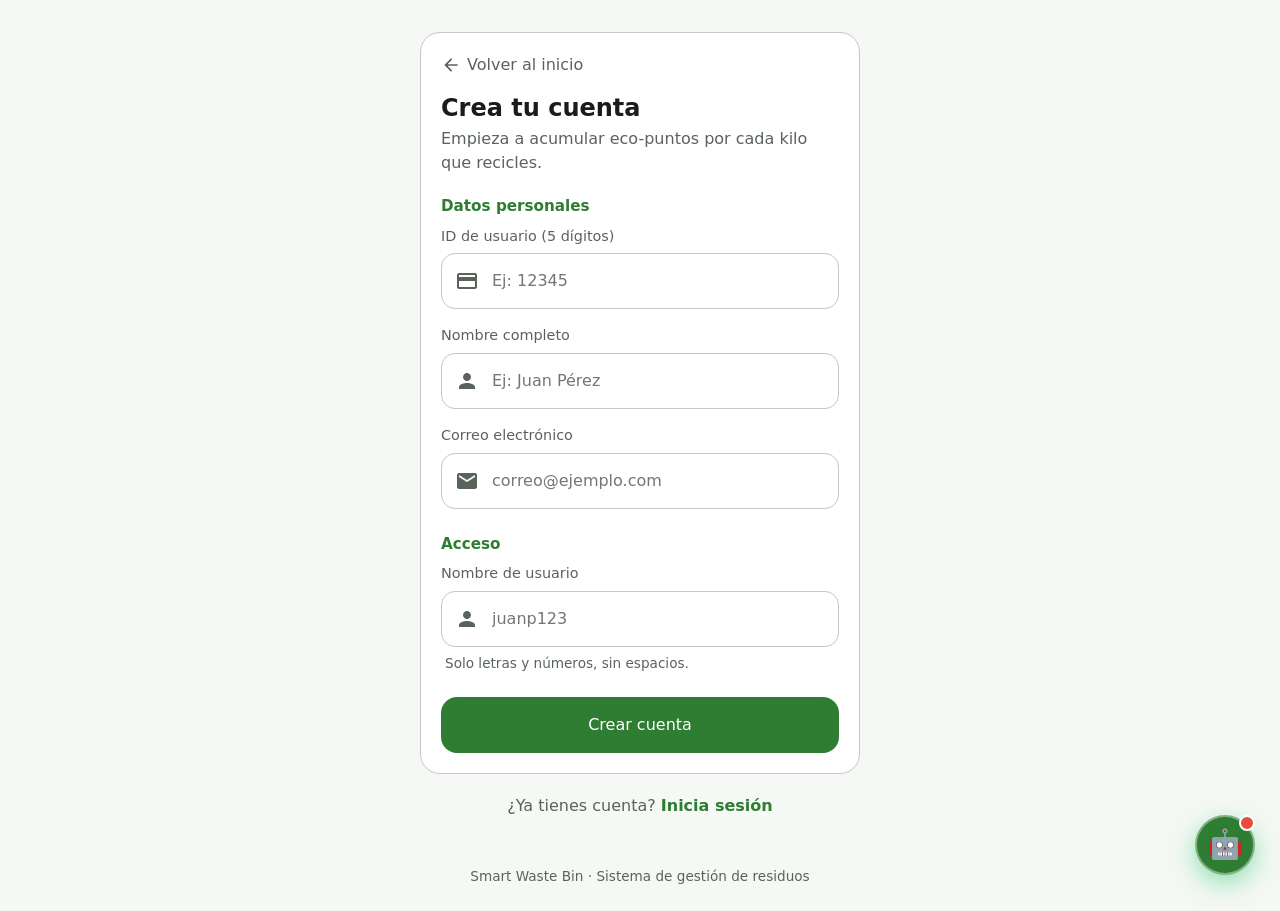
==== paginas/insertar_usuario.html @ 5928051e "Organizar el proyecto web en carpetas (paginas, vistas, acciones, includes, assets, database, docs)" ====
<!DOCTYPE html>
<html lang="es">
<head>
    <meta charset="UTF-8">
    <meta name="viewport" content="width=device-width, initial-scale=1.0">
    <title>Crear cuenta · Smart Waste Bin</title>
    <link rel="stylesheet" href="../assets/css/eco_widgets.css">
    <link rel="stylesheet" href="../assets/css/app.css">
</head>
<body>
    <main class="acceso" style="padding-top:32px">
        <div class="tarjeta">
            <a href="../index.html" class="volver"><svg class="icono icono-sm"><use href="../assets/img/iconos.svg#back"></use></svg> Volver al inicio</a>
            <h2 style="font-size:1.5rem;margin-top:8px">Crea tu cuenta</h2>
            <p class="texto-sec" style="margin:4px 0 20px">Empieza a acumular eco-puntos por cada kilo que recicles.</p>

            <form method="POST" action="../acciones/insertar_usuario.php">
                <div class="paso">Datos personales</div>
                <div class="campo">
                    <label for="id_usuario">ID de usuario (5 dígitos)</label>
                    <div class="entrada">
                        <svg class="icono"><use href="../assets/img/iconos.svg#badge"></use></svg>
                        <input type="text" name="id_usuario" id="id_usuario" placeholder="Ej: 12345" inputmode="numeric" maxlength="5" pattern="[0-9]{5}" title="Debe tener exactamente 5 números" required>
                    </div>
                </div>
                <div class="campo">
                    <label for="nombre_completo">Nombre completo</label>
                    <div class="entrada">
                        <svg class="icono"><use href="../assets/img/iconos.svg#person"></use></svg>
                        <input type="text" name="nombre_completo" id="nombre_completo" placeholder="Ej: Juan Pérez" autocomplete="name" pattern="^[a-zA-ZáéíóúÁÉÍÓÚñÑ\s]+$" title="Solo se permiten letras y espacios" required>
                    </div>
                </div>
                <div class="campo">
                    <label for="correo">Correo electrónico</label>
                    <div class="entrada">
                        <svg class="icono"><use href="../assets/img/iconos.svg#email"></use></svg>
                        <input type="email" name="correo" id="correo" placeholder="correo@ejemplo.com" autocomplete="email" required>
                    </div>
                </div>

                <div class="paso">Acceso</div>
                <div class="campo">
                    <label for="usuario">Nombre de usuario</label>
                    <div class="entrada">
                        <svg class="icono"><use href="../assets/img/iconos.svg#person"></use></svg>
                        <input type="text" name="usuario" id="usuario" placeholder="juanp123" autocomplete="username" pattern="^[a-zA-Z0-9]+$" title="Solo se permiten letras y números (sin espacios)" required>
                    </div>
                    <p class="ayuda">Solo letras y números, sin espacios.</p>
                </div>
                <button type="submit" class="boton bloque" style="margin-top:8px">Crear cuenta</button>
            </form>
        </div>

        <p style="margin-top:20px" class="texto-sec">¿Ya tienes cuenta? <a href="../paginas/login.html" style="font-weight:700;text-decoration:none">Inicia sesión</a></p>
        <div class="acceso-pie">Smart Waste Bin · Sistema de gestión de residuos</div>
    </main>
    <script src="../assets/js/eco_widgets.js"></script>
</body>
</html>
---- assets/css/eco_widgets.css ----
/* ==========================================================================
   SMART WASTE BIN (SWB) - ECO WIDGETS & NOTIFICATIONS SYSTEM
   Estilos para Chatbot Gemini, Testimonios, Soporte, Carné QR y Loading Screen
   Diseño: Glassmorphism responsivo con tonos verde ecológico (#2ecc71 / #27ae60)
   ========================================================================== */

:root {
    --eco-green: #2ecc71;
    --eco-dark-green: #27ae60;
    --eco-glass-bg: rgba(255, 255, 255, 0.12);
    --eco-glass-border: rgba(255, 255, 255, 0.25);
    --eco-glass-shadow: 0 8px 32px rgba(0, 0, 0, 0.3);
}

/* --------------------------------------------------------------------------
   1. OVERLAY DE PANTALLA DE CARGA (LOADING SCREEN DEL SISTEMA)
   -------------------------------------------------------------------------- */
#ecoLoadingOverlay {
    display: none;
    position: fixed;
    top: 0;
    left: 0;
    width: 100vw;
    height: 100vh;
    background: rgba(15, 23, 42, 0.75);
    backdrop-filter: blur(12px);
    -webkit-backdrop-filter: blur(12px);
    z-index: 99999;
    justify-content: center;
    align-items: center;
    flex-direction: column;
    color: white;
    font-family: 'Segoe UI', Tahoma, Geneva, Verdana, sans-serif;
    transition: all 0.3s ease;
}

.eco-spinner-container {
    position: relative;
    width: 80px;
    height: 80px;
    display: flex;
    justify-content: center;
    align-items: center;
}

.eco-spinner-ring {
    position: absolute;
    width: 100%;
    height: 100%;
    border-radius: 50%;
    border: 4px solid rgba(46, 204, 113, 0.2);
    border-top: 4px solid var(--eco-green);
    animation: ecoSpin 1s linear infinite;
}

.eco-spinner-icon {
    font-size: 2rem;
    animation: ecoPulse 1.5s ease-in-out infinite;
}

#ecoLoadingText {
    margin-top: 20px;
    font-size: 1.2rem;
    font-weight: 600;
    text-shadow: 0 2px 8px rgba(0,0,0,0.4);
    letter-spacing: 0.5px;
}

#ecoLoadingSubtext {
    margin-top: 6px;
    font-size: 0.9rem;
    color: rgba(255, 255, 255, 0.75);
}

@keyframes ecoSpin {
    0% { transform: rotate(0deg); }
    100% { transform: rotate(360deg); }
}

@keyframes ecoPulse {
    0%, 100% { transform: scale(0.9); opacity: 0.8; }
    50% { transform: scale(1.1); opacity: 1; }
}

/* --------------------------------------------------------------------------
   2. BOTÓN FLOTANTE Y VENTANA CHATBOT (GEMINI ECO-AI)
   -------------------------------------------------------------------------- */
.eco-chatbot-fab {
    position: fixed;
    bottom: 25px;
    right: 25px;
    background: linear-gradient(135deg, #2ecc71, #0f766e);
    color: white;
    width: 60px;
    height: 60px;
    border-radius: 50%;
    box-shadow: 0 8px 25px rgba(46, 204, 113, 0.5);
    display: flex;
    justify-content: center;
    align-items: center;
    cursor: pointer;
    z-index: 9999;
    transition: all 0.3s cubic-bezier(0.175, 0.885, 0.32, 1.275);
    border: 2px solid rgba(255, 255, 255, 0.4);
}

.eco-chatbot-fab:hover {
    transform: scale(1.1) translateY(-3px);
    box-shadow: 0 12px 30px rgba(46, 204, 113, 0.7);
}

.eco-chatbot-badge {
    position: absolute;
    top: -2px;
    right: -2px;
    background: #e74c3c;
    width: 16px;
    height: 16px;
    border-radius: 50%;
    border: 2px solid white;
}

/* Ventana emergente del Chatbot */
.eco-chat-window {
    display: none;
    position: fixed;
    bottom: 95px;
    right: 25px;
    width: 380px;
    max-width: calc(100vw - 40px);
    height: 520px;
    max-height: calc(100vh - 120px);
    background: rgba(20, 30, 45, 0.85);
    backdrop-filter: blur(25px);
    -webkit-backdrop-filter: blur(25px);
    border-radius: 20px;
    border: 1px solid rgba(255, 255, 255, 0.25);
    box-shadow: 0 15px 45px rgba(0, 0, 0, 0.5);
    z-index: 9999;
    flex-direction: column;
    overflow: hidden;
    font-family: 'Segoe UI', Tahoma, Geneva, Verdana, sans-serif;
    color: white;
    animation: ecoSlideUp 0.3s ease forwards;
}

@keyframes ecoSlideUp {
    from { opacity: 0; transform: translateY(20px); }
    to { opacity: 1; transform: translateY(0); }
}

.eco-chat-header {
    background: linear-gradient(135deg, rgba(46, 204, 113, 0.3), rgba(15, 118, 110, 0.4));
    padding: 14px 18px;
    display: flex;
    justify-content: space-between;
    align-items: center;
    border-bottom: 1px solid rgba(255, 255, 255, 0.15);
}

.eco-chat-title {
    display: flex;
    align-items: center;
    gap: 10px;
    font-weight: 700;
    font-size: 1.05rem;
}

.eco-chat-status {
    font-size: 0.75rem;
    color: #2ecc71;
    display: flex;
    align-items: center;
    gap: 5px;
}

.eco-chat-status::before {
    content: '';
    display: inline-block;
    width: 7px;
    height: 7px;
    background: #2ecc71;
    border-radius: 50%;
    box-shadow: 0 0 8px #2ecc71;
}

.eco-chat-close {
    background: none;
    border: none;
    color: rgba(255, 255, 255, 0.8);
    font-size: 1.4rem;
    cursor: pointer;
    line-height: 1;
}

.eco-chat-body {
    flex: 1;
    padding: 16px;
    overflow-y: auto;
    display: flex;
    flex-direction: column;
    gap: 12px;
}

/* Burbujas de chat */
.eco-msg {
    max-width: 82%;
    padding: 10px 14px;
    border-radius: 14px;
    font-size: 0.92rem;
    line-height: 1.45;
    word-break: break-word;
}

.eco-msg-bot {
    background: rgba(255, 255, 255, 0.15);
    border: 1px solid rgba(255, 255, 255, 0.15);
    align-self: flex-start;
    border-bottom-left-radius: 4px;
}

.eco-msg-user {
    background: var(--eco-dark-green);
    align-self: flex-end;
    border-bottom-right-radius: 4px;
    box-shadow: 0 3px 10px rgba(46, 204, 113, 0.3);
}

/* Sugerencias rápidas (Chips) */
.eco-chips-container {
    display: flex;
    flex-wrap: wrap;
    gap: 6px;
    margin-top: 4px;
}

.eco-chip {
    background: rgba(46, 204, 113, 0.2);
    border: 1px solid rgba(46, 204, 113, 0.4);
    color: #e2f8ec;
    padding: 6px 11px;
    border-radius: 15px;
    font-size: 0.8rem;
    cursor: pointer;
    transition: all 0.2s;
}

.eco-chip:hover {
    background: rgba(46, 204, 113, 0.4);
    transform: translateY(-1px);
}

.eco-chat-footer {
    padding: 10px 14px;
    border-top: 1px solid rgba(255, 255, 255, 0.15);
    background: rgba(0, 0, 0, 0.2);
    display: flex;
    gap: 8px;
}

.eco-chat-input {
    flex: 1;
    background: rgba(255, 255, 255, 0.1);
    border: 1px solid rgba(255, 255, 255, 0.25);
    border-radius: 20px;
    padding: 10px 16px;
    color: white;
    font-size: 0.9rem;
    outline: none;
}

.eco-chat-input:focus {
    border-color: var(--eco-green);
    background: rgba(255, 255, 255, 0.18);
}

.eco-chat-send {
    background: var(--eco-green);
    border: none;
    color: white;
    width: 38px;
    height: 38px;
    border-radius: 50%;
    cursor: pointer;
    display: flex;
    justify-content: center;
    align-items: center;
    transition: background 0.2s;
}

.eco-chat-send:hover {
    background: var(--eco-dark-green);
}

/* --------------------------------------------------------------------------
   3. MODAL UNIVERSAL PARA SOPORTE, TESTIMONIOS Y CARNÉ QR
   -------------------------------------------------------------------------- */
.eco-modal-backdrop {
    display: none;
    position: fixed;
    top: 0;
    left: 0;
    width: 100vw;
    height: 100vh;
    background: rgba(0, 0, 0, 0.7);
    backdrop-filter: blur(10px);
    -webkit-backdrop-filter: blur(10px);
    z-index: 10000;
    justify-content: center;
    align-items: center;
    padding: 20px;
    box-sizing: border-box;
    animation: ecoFadeIn 0.25s ease;
}

@keyframes ecoFadeIn {
    from { opacity: 0; }
    to { opacity: 1; }
}

.eco-modal-card {
    background: rgba(26, 38, 57, 0.92);
    border: 1px solid rgba(255, 255, 255, 0.25);
    border-radius: 24px;
    box-shadow: 0 20px 50px rgba(0, 0, 0, 0.6);
    width: 100%;
    max-width: 500px;
    max-height: 90vh;
    overflow-y: auto;
    padding: 28px;
    color: white;
    font-family: 'Segoe UI', Tahoma, Geneva, Verdana, sans-serif;
    position: relative;
    animation: ecoScaleUp 0.25s ease;
}

@keyframes ecoScaleUp {
    from { transform: scale(0.9); opacity: 0; }
    to { transform: scale(1); opacity: 1; }
}

.eco-modal-close {
    position: absolute;
    top: 20px;
    right: 20px;
    background: rgba(255, 255, 255, 0.1);
    border: none;
    width: 32px;
    height: 32px;
    border-radius: 50%;
    color: white;
    font-size: 1.2rem;
    cursor: pointer;
    display: flex;
    justify-content: center;
    align-items: center;
    transition: all 0.2s;
}

.eco-modal-close:hover {
    background: rgba(231, 76, 60, 0.8);
    transform: rotate(90deg);
}

.eco-modal-title {
    font-size: 1.4rem;
    font-weight: 700;
    margin-bottom: 8px;
    display: flex;
    align-items: center;
    gap: 10px;
    color: var(--eco-green);
}

.eco-modal-subtitle {
    font-size: 0.95rem;
    color: rgba(255, 255, 255, 0.8);
    margin-bottom: 20px;
    line-height: 1.5;
}

/* Tarjeta del Carné QR */
.eco-qr-card {
    background: white;
    border-radius: 18px;
    padding: 22px;
    text-align: center;
    color: #2c3e50;
    margin: 15px 0;
    box-shadow: 0 8px 25px rgba(0, 0, 0, 0.2);
}

.eco-qr-image {
    width: 190px;
    height: 190px;
    margin: 10px auto;
    border: 3px solid #2ecc71;
    border-radius: 12px;
    padding: 8px;
    background: white;
}

.eco-qr-holder {
    font-weight: 700;
    font-size: 1.15rem;
    color: #27ae60;
    margin-top: 8px;
}

.eco-qr-id {
    font-size: 0.9rem;
    color: #7f8c8d;
    font-family: monospace;
}

/* Sección de Testimonios y Estrellas */
.eco-testimonial-item {
    background: rgba(255, 255, 255, 0.08);
    border-radius: 14px;
    padding: 14px;
    margin-bottom: 12px;
    border: 1px solid rgba(255, 255, 255, 0.15);
}

.eco-stars {
    color: #f1c40f;
    font-size: 1.1rem;
    margin-bottom: 5px;
}

.eco-testimonial-text {
    font-size: 0.95rem;
    font-style: italic;
    line-height: 1.4;
    color: rgba(255, 255, 255, 0.95);
}

.eco-testimonial-author {
    font-size: 0.85rem;
    font-weight: 600;
    color: var(--eco-green);
    margin-top: 6px;
    text-align: right;
}

/* Calificación con estrellas interactivas */
.eco-star-rating {
    display: flex;
    justify-content: center;
    gap: 8px;
    font-size: 2rem;
    cursor: pointer;
    margin: 15px 0;
}

.eco-star-rating span {
    color: rgba(255, 255, 255, 0.3);
    transition: color 0.2s, transform 0.2s;
}

.eco-star-rating span.active,
.eco-star-rating span:hover {
    color: #f1c40f;
    transform: scale(1.15);
}

/* Botón estilizado general para modales */
.eco-btn-action {
    display: inline-flex;
    align-items: center;
    justify-content: center;
    gap: 8px;
    width: 100%;
    padding: 12px;
    border-radius: 12px;
    background: var(--eco-green);
    color: white;
    font-weight: 700;
    text-decoration: none;
    border: none;
    font-size: 1rem;
    cursor: pointer;
    box-shadow: 0 4px 15px rgba(46, 204, 113, 0.4);
    transition: all 0.2s;
    margin-top: 10px;
}

.eco-btn-action:hover {
    background: var(--eco-dark-green);
    transform: translateY(-2px);
    box-shadow: 0 6px 20px rgba(46, 204, 113, 0.6);
}

.eco-btn-whatsapp {
    background: #25d366 !important;
    box-shadow: 0 4px 15px rgba(37, 211, 102, 0.4) !important;
}

.eco-btn-whatsapp:hover {
    background: #1da851 !important;
}
---- assets/css/app.css ----
/* ==========================================================================
   SMART WASTE BIN - Sistema de diseño web
   Mismo lenguaje visual que la app móvil (Material 3, verde ecológico,
   tarjetas redondeadas, modo claro / oscuro automático).
   ========================================================================== */

:root {
    --primario: #2E7D32;
    --sobre-primario: #FFFFFF;
    --primario-cont: #D7EED8;
    --sobre-primario-cont: #0B2E13;
    --secundario: #00796B;
    --secundario-cont: #CDEDE8;
    --fondo: #F5F8F4;
    --superficie: #FFFFFF;
    --superficie-var: #E3EAE2;
    --texto: #191D19;
    --texto-sec: #5A635A;
    --borde: #C2CAC1;
    --error: #BA1A1A;
    --error-cont: #FFDAD6;
    --ok: #2E7D32;
    --alerta: #C77700;
    --llena: #C62828;
    --hero-1: #1B5E20;
    --hero-2: #2E9E5B;
    --admin: #1565C0;
    --sombra: 0 1px 3px rgba(0, 0, 0, .06), 0 6px 18px rgba(0, 0, 0, .05);
    --radio: 20px;
    --radio-campo: 14px;
    --fuente: "Roboto", system-ui, -apple-system, "Segoe UI", sans-serif;
    color-scheme: light;
}

@media (prefers-color-scheme: dark) {
    :root {
        --primario: #86D78C;
        --sobre-primario: #00390D;
        --primario-cont: #1D4F24;
        --sobre-primario-cont: #D7EED8;
        --secundario: #82D5C8;
        --secundario-cont: #0F4A43;
        --fondo: #0F1410;
        --superficie: #171D18;
        --superficie-var: #252D26;
        --texto: #E0E4DD;
        --texto-sec: #A8B2A8;
        --borde: #3E473F;
        --error: #FFB4AB;
        --error-cont: #5C1A16;
        --ok: #7BD383;
        --alerta: #FFB74D;
        --llena: #FF8A80;
        --hero-1: #14451A;
        --hero-2: #22754A;
        --admin: #90CAF9;
        --sombra: 0 1px 3px rgba(0, 0, 0, .4);
        color-scheme: dark;
    }
}

*, *::before, *::after { box-sizing: border-box; }

html, body { margin: 0; }

body {
    font-family: var(--fuente);
    background: var(--fondo);
    color: var(--texto);
    font-size: 16px;
    line-height: 1.5;
    -webkit-font-smoothing: antialiased;
    min-height: 100vh;
}

a { color: var(--primario); }

h1, h2, h3 { margin: 0; line-height: 1.25; }

.icono { width: 24px; height: 24px; fill: currentColor; flex-shrink: 0; }
.icono-sm { width: 20px; height: 20px; }

.oculto { display: none !important; }
.texto-sec { color: var(--texto-sec); }
.centrado { text-align: center; }

/* ---------------------------------------------------------------- Estructura */

.contenedor { width: 100%; max-width: 1080px; margin: 0 auto; padding: 0 20px 48px; }
.contenedor-angosto { max-width: 560px; }

.barra {
    position: sticky; top: 0; z-index: 50;
    background: color-mix(in srgb, var(--fondo) 88%, transparent);
    backdrop-filter: blur(10px);
    -webkit-backdrop-filter: blur(10px);
}
.barra-interior {
    max-width: 1080px; margin: 0 auto; padding: 14px 20px;
    display: flex; align-items: center; gap: 12px;
}
.barra-titulo { font-size: 1.375rem; font-weight: 700; flex: 1; min-width: 0; white-space: nowrap; overflow: hidden; text-overflow: ellipsis; }
.marca { display: flex; align-items: center; gap: 10px; text-decoration: none; color: var(--texto); }
.marca .icono { color: var(--primario); }

.boton-icono {
    width: 44px; height: 44px; border-radius: 50%;
    display: inline-flex; align-items: center; justify-content: center;
    border: 0; background: transparent; color: var(--texto); cursor: pointer;
    text-decoration: none; flex-shrink: 0;
}
.boton-icono:hover { background: var(--superficie-var); }

.pildora-puntos {
    display: inline-flex; align-items: center; gap: 6px;
    background: var(--primario-cont); color: var(--sobre-primario-cont);
    padding: 6px 14px; border-radius: 100px; font-weight: 700; font-size: .9rem; white-space: nowrap;
}

/* Menú de usuario */
.menu { position: relative; }
.menu-lista {
    position: absolute; right: 0; top: calc(100% + 8px); min-width: 230px;
    background: var(--superficie); border: 1px solid var(--borde); border-radius: 16px;
    box-shadow: 0 8px 28px rgba(0, 0, 0, .16); padding: 6px; display: none; z-index: 60;
}
.menu.abierto .menu-lista { display: block; }
.menu-item {
    display: flex; align-items: center; gap: 12px; width: 100%;
    padding: 10px 12px; border-radius: 10px; border: 0; background: none;
    color: var(--texto); text-decoration: none; font: inherit; font-size: .95rem; cursor: pointer; text-align: left;
}
.menu-item:hover { background: var(--superficie-var); }
.menu-item .icono { width: 20px; height: 20px; color: var(--texto-sec); }
.menu-item.peligro, .menu-item.peligro .icono { color: var(--error); }
.menu-separador { height: 1px; background: var(--borde); margin: 6px 4px; }

/* ---------------------------------------------------------------- Encabezados */

.encabezado { margin: 8px 0 20px; }
.encabezado h1 { font-size: 1.75rem; font-weight: 700; }
.encabezado p { margin: 4px 0 0; color: var(--texto-sec); }

.seccion-titulo { font-size: 1.05rem; font-weight: 700; margin: 28px 0 12px; }

/* ---------------------------------------------------------------- Tarjetas */

.tarjeta {
    background: var(--superficie); border: 1px solid var(--borde);
    border-radius: var(--radio); padding: 20px;
}
.tarjeta + .tarjeta { margin-top: 16px; }

.hero {
    background: linear-gradient(135deg, var(--hero-2), var(--hero-1));
    color: #fff; border-radius: 24px; padding: 24px; box-shadow: 0 6px 20px rgba(27, 94, 32, .25);
}
.hero-fila { display: flex; align-items: center; gap: 12px; }
.hero-etiqueta { opacity: .85; font-weight: 500; flex: 1; }
.hero-valor { font-size: clamp(2.4rem, 7vw, 3.4rem); font-weight: 700; line-height: 1.1; margin-top: 8px; }
.hero-sub { opacity: .85; font-size: 1.05rem; }
.hero-insignia { background: rgba(255, 255, 255, .2); padding: 4px 12px; border-radius: 100px; font-weight: 600; font-size: .9rem; }
.hero .progreso { margin-top: 20px; background: rgba(255, 255, 255, .25); }
.hero .progreso > span { background: #fff; }
.hero-nota { opacity: .85; font-size: .85rem; margin-top: 8px; }

.progreso { height: 8px; border-radius: 4px; background: var(--superficie-var); overflow: hidden; }
.progreso > span { display: block; height: 100%; border-radius: 4px; background: var(--primario); transition: width .6s ease; }

/* Tarjeta de acción (lista de opciones del panel) */
.acciones { display: grid; grid-template-columns: repeat(auto-fill, minmax(300px, 1fr)); gap: 12px; }
.accion {
    display: flex; align-items: center; gap: 16px; padding: 16px;
    background: var(--superficie); border: 1px solid var(--borde); border-radius: var(--radio);
    text-decoration: none; color: var(--texto); cursor: pointer; font: inherit; text-align: left; width: 100%;
    transition: background .15s, transform .15s;
}
.accion:hover { background: color-mix(in srgb, var(--primario) 6%, var(--superficie)); }
.accion:active { transform: scale(.99); }
.accion-cuerpo { flex: 1; min-width: 0; }
.accion-titulo { font-size: 1.05rem; font-weight: 500; }
.accion-sub { color: var(--texto-sec); font-size: .95rem; }
.accion > .icono:last-child { color: var(--texto-sec); }

.circulo {
    width: 48px; height: 48px; border-radius: 50%; flex-shrink: 0;
    display: inline-flex; align-items: center; justify-content: center;
    background: var(--primario-cont); color: var(--primario);
}
.circulo.secundario { background: var(--secundario-cont); color: var(--secundario); }
.circulo.grande { width: 88px; height: 88px; }
.circulo.grande .icono { width: 48px; height: 48px; }

/* Listas tipo tabla (filas con divisor) */
.lista { list-style: none; margin: 0; padding: 0; }
.lista > li { display: flex; align-items: center; gap: 14px; padding: 12px 0; border-bottom: 1px solid var(--borde); }
.lista > li:last-child { border-bottom: 0; }
.lista-cuerpo { flex: 1; min-width: 0; }
.lista-titulo { font-weight: 500; }
.lista-sub { color: var(--texto-sec); font-size: .9rem; }
.lista-valor { font-weight: 700; white-space: nowrap; }

/* ---------------------------------------------------------------- Formularios */

.campo { margin-bottom: 16px; }
.campo label, .campo-etiqueta { display: block; font-size: .9rem; font-weight: 500; color: var(--texto-sec); margin-bottom: 6px; }
.entrada { position: relative; display: flex; align-items: center; }
.entrada > .icono { position: absolute; left: 14px; color: var(--texto-sec); pointer-events: none; }
.entrada .sufijo { position: absolute; right: 16px; color: var(--texto-sec); pointer-events: none; }
.campo input, .campo select {
    width: 100%; min-height: 56px; padding: 14px 16px;
    font: inherit; color: var(--texto); background: var(--superficie);
    border: 1px solid var(--borde); border-radius: var(--radio-campo);
    outline: none; transition: border-color .15s, box-shadow .15s; appearance: none;
}
.entrada > .icono ~ input, .entrada > .icono ~ select { padding-left: 50px; }
.campo select {
    background-image: linear-gradient(45deg, transparent 50%, var(--texto-sec) 50%), linear-gradient(135deg, var(--texto-sec) 50%, transparent 50%);
    background-position: calc(100% - 22px) 50%, calc(100% - 16px) 50%;
    background-size: 6px 6px; background-repeat: no-repeat; padding-right: 44px;
}
.campo input:focus, .campo select:focus { border-color: var(--primario); box-shadow: 0 0 0 1px var(--primario); }
.campo input[readonly] { background: var(--superficie-var); color: var(--texto-sec); }
.campo input:user-invalid { border-color: var(--error); }
.ayuda { font-size: .85rem; color: var(--texto-sec); margin: 6px 4px 0; }
.ayuda.error { color: var(--error); }

.paso { font-size: .95rem; font-weight: 700; color: var(--primario); margin: 24px 0 8px; }
.paso:first-child { margin-top: 0; }

/* Chips (radio/checkbox o botones) */
.chips { display: flex; flex-wrap: wrap; gap: 8px; }
.chip { position: relative; }
.chip input { position: absolute; opacity: 0; pointer-events: none; }
.chip span, button.chip {
    display: inline-flex; align-items: center; gap: 6px; min-height: 40px; padding: 0 16px;
    border: 1px solid var(--borde); border-radius: 10px; background: var(--superficie);
    color: var(--texto); font: inherit; font-size: .95rem; font-weight: 500; cursor: pointer; user-select: none;
}
.chip input:checked + span { background: var(--secundario-cont); border-color: transparent; }
.chip input:checked + span::before { content: "✓"; font-weight: 700; }
.chip input:focus-visible + span, button.chip:focus-visible { outline: 2px solid var(--primario); outline-offset: 2px; }
button.chip:hover, .chip span:hover { background: var(--superficie-var); }

/* Selector segmentado (Nequi / Daviplata) */
.segmentado { display: grid; grid-template-columns: 1fr 1fr; border: 1px solid var(--borde); border-radius: 100px; overflow: hidden; }
.segmentado label { position: relative; }
.segmentado input { position: absolute; opacity: 0; }
.segmentado label > span {
    display: flex; align-items: center; justify-content: center; gap: 8px; min-height: 56px;
    font-weight: 500; font-size: 1.05rem; cursor: pointer;
}
.segmentado label + label > span { border-left: 1px solid var(--borde); }
.segmentado input:checked + span { background: var(--secundario-cont); }
.segmentado input:focus-visible + span { outline: 2px solid var(--primario); outline-offset: -3px; }

.resumen {
    display: flex; align-items: center; gap: 10px; margin-top: 16px;
    background: var(--primario-cont); color: var(--sobre-primario-cont);
    padding: 12px 18px; border-radius: 100px;
}

/* ---------------------------------------------------------------- Botones */

.boton {
    display: inline-flex; align-items: center; justify-content: center; gap: 8px;
    min-height: 56px; padding: 0 24px; border-radius: 16px; border: 0;
    background: var(--primario); color: var(--sobre-primario);
    font: inherit; font-size: 1rem; font-weight: 500; text-decoration: none; cursor: pointer;
    transition: filter .15s, transform .1s;
}
.boton:hover { filter: brightness(1.08); }
.boton:active { transform: scale(.99); }
.boton:disabled { opacity: .5; cursor: not-allowed; filter: none; }
.boton.bloque { width: 100%; }
.boton.contorno { background: transparent; color: var(--primario); border: 1px solid var(--borde); }
.boton.tonal { background: var(--secundario-cont); color: var(--texto); }
.boton.texto { background: transparent; color: var(--primario); min-height: 40px; padding: 0 12px; }
.boton.peligro { background: var(--error); color: #fff; }
.boton.pequeno { min-height: 36px; padding: 0 14px; border-radius: 10px; font-size: .9rem; }
.botones { display: flex; flex-direction: column; gap: 12px; margin-top: 24px; }

/* ---------------------------------------------------------------- Insignias y avisos */

.insignia {
    display: inline-flex; align-items: center; padding: 3px 10px; border-radius: 100px;
    font-size: .8rem; font-weight: 700; white-space: nowrap;
    background: color-mix(in srgb, currentColor 14%, transparent);
}
.insignia.ok { color: var(--ok); }
.insignia.alerta { color: var(--alerta); }
.insignia.llena { color: var(--llena); }
.insignia.admin { color: var(--admin); }
.insignia.neutra { color: var(--texto-sec); }

.aviso {
    display: flex; gap: 12px; align-items: flex-start; padding: 14px 16px; border-radius: 14px; margin-bottom: 16px;
    background: var(--error-cont); color: var(--texto);
}
.aviso .icono { color: var(--error); }

.positivo { color: var(--ok); }
.negativo { color: var(--llena); }

/* ---------------------------------------------------------------- Tablas (admin) */

.tabla-envoltura { overflow-x: auto; border: 1px solid var(--borde); border-radius: var(--radio); background: var(--superficie); }
table.tabla { width: 100%; border-collapse: collapse; min-width: 640px; }
.tabla th, .tabla td { padding: 14px 16px; text-align: left; border-bottom: 1px solid var(--borde); vertical-align: middle; }
.tabla th { font-size: .8rem; text-transform: uppercase; letter-spacing: .04em; color: var(--texto-sec); font-weight: 600; background: var(--superficie-var); }
.tabla tr:last-child td { border-bottom: 0; }

.estadisticas { display: grid; grid-template-columns: repeat(auto-fit, minmax(200px, 1fr)); gap: 12px; }
.estadistica { padding: 20px; }
.estadistica b { display: block; font-size: 1.8rem; line-height: 1.2; }
.estadistica span { color: var(--texto-sec); font-size: .9rem; }

.buscador { display: flex; gap: 8px; }
.buscador .campo { margin: 0; flex: 1; }

/* ---------------------------------------------------------------- Pantallas de acceso */

.acceso { min-height: 100vh; display: flex; flex-direction: column; align-items: center; padding: 48px 20px 24px; }
.acceso-marca { text-align: center; margin-bottom: 32px; }
.acceso-marca h1 { font-size: 2rem; font-weight: 700; margin-top: 18px; }
.acceso-marca p { color: var(--texto-sec); margin: 6px 0 0; font-size: 1.05rem; }
.acceso .tarjeta { width: 100%; max-width: 440px; }
.acceso-pie { margin-top: auto; padding-top: 32px; color: var(--texto-sec); font-size: .85rem; text-align: center; }
.volver { display: inline-flex; align-items: center; gap: 6px; color: var(--texto-sec); text-decoration: none; font-weight: 500; margin-bottom: 8px; }
.volver:hover { color: var(--texto); }

/* ---------------------------------------------------------------- Mapa */

.mapa { position: relative; border-radius: var(--radio); overflow: hidden; border: 1px solid var(--borde); }
.mapa img { display: block; width: 100%; height: auto; }
.marcador {
    position: absolute; width: 22px; height: 22px; border-radius: 50%; transform: translate(-50%, -50%);
    background: var(--ok); border: 3px solid #fff; box-shadow: 0 2px 8px rgba(0, 0, 0, .35); cursor: pointer;
}
.marcador.alerta { background: var(--alerta); }
.marcador.llena { background: var(--llena); animation: latido 1.6s infinite; }
@keyframes latido { 50% { box-shadow: 0 0 0 8px color-mix(in srgb, var(--llena) 35%, transparent); } }
.marcador .globo {
    position: absolute; bottom: calc(100% + 10px); left: 50%; transform: translateX(-50%);
    width: 220px; background: var(--superficie); color: var(--texto); border: 1px solid var(--borde);
    border-radius: 14px; padding: 12px; box-shadow: 0 8px 24px rgba(0, 0, 0, .2);
    opacity: 0; visibility: hidden; transition: opacity .15s; z-index: 5; font-size: .9rem;
}
.marcador:hover .globo, .marcador:focus .globo { opacity: 1; visibility: visible; }
.leyenda { display: flex; flex-wrap: wrap; gap: 16px; margin-top: 12px; color: var(--texto-sec); font-size: .9rem; }
.leyenda i { display: inline-block; width: 12px; height: 12px; border-radius: 50%; margin-right: 6px; vertical-align: -1px; }

/* ---------------------------------------------------------------- Comprobante */

.comprobante-valor { font-size: clamp(2rem, 8vw, 2.8rem); font-weight: 700; color: var(--primario); margin-top: 8px; }
.detalle { list-style: none; padding: 0; margin: 0; }
.detalle li { display: flex; justify-content: space-between; gap: 16px; padding: 12px 0; border-bottom: 1px solid var(--borde); }
.detalle li:last-child { border-bottom: 0; }
.detalle span { color: var(--texto-sec); }
.detalle b { text-align: right; word-break: break-all; }

/* ---------------------------------------------------------------- Widgets heredados (eco_widgets) */

.eco-modal-backdrop { background: rgba(0, 0, 0, .45) !important; }
.eco-modal-card, .eco-chat-window {
    background: var(--superficie) !important; color: var(--texto) !important;
    border: 1px solid var(--borde) !important; border-radius: 24px !important;
    box-shadow: 0 12px 40px rgba(0, 0, 0, .25) !important;
    backdrop-filter: none !important; -webkit-backdrop-filter: none !important;
}
.eco-modal-title, .eco-testimonial-text, .eco-qr-holder { color: var(--texto) !important; }
.eco-modal-subtitle, .eco-testimonial-author, .eco-qr-id, .eco-chat-status { color: var(--texto-sec) !important; }
.eco-modal-close, .eco-chat-close { color: var(--texto-sec) !important; background: transparent !important; }
.eco-testimonial-item, .eco-qr-card { background: var(--superficie-var) !important; border-color: transparent !important; }
.eco-btn-action, .eco-chat-send, .eco-chatbot-fab { background: var(--primario) !important; color: var(--sobre-primario) !important; border-radius: 16px !important; }
.eco-chatbot-fab { border-radius: 50% !important; }
.eco-chat-header { background: var(--primario) !important; color: var(--sobre-primario) !important; }
.eco-chat-header .eco-chat-status { color: inherit !important; opacity: .85; }
.eco-chat-body { background: var(--fondo) !important; }
.eco-msg-bot { background: var(--superficie) !important; color: var(--texto) !important; border: 1px solid var(--borde) !important; }
.eco-msg-user { background: var(--primario) !important; color: var(--sobre-primario) !important; }
.eco-chip { background: var(--secundario-cont) !important; color: var(--texto) !important; border-color: transparent !important; }
.eco-chat-footer { background: var(--superficie) !important; border-top: 1px solid var(--borde) !important; }
.eco-chat-input { background: var(--fondo) !important; color: var(--texto) !important; border: 1px solid var(--borde) !important; }
#ecoLoadingOverlay { background: color-mix(in srgb, var(--fondo) 80%, transparent) !important; }
#ecoLoadingText { color: var(--texto) !important; }
#ecoLoadingSubtext { color: var(--texto-sec) !important; }
.eco-spinner-ring { border-top-color: var(--primario) !important; }

/* SweetAlert2 con el mismo estilo */
.swal2-popup { border-radius: 24px !important; font-family: var(--fuente) !important; background: var(--superficie) !important; color: var(--texto) !important; }
.swal2-title { color: var(--texto) !important; }
.swal2-html-container { color: var(--texto-sec) !important; }
.swal2-confirm { background: var(--primario) !important; color: var(--sobre-primario) !important; border-radius: 14px !important; padding: 12px 28px !important; font-weight: 500 !important; }
.swal2-cancel { border-radius: 14px !important; padding: 12px 28px !important; }

/* ---------------------------------------------------------------- Responsivo */

@media (max-width: 600px) {
    .contenedor { padding: 0 16px 40px; }
    .barra-interior { padding: 10px 12px; }
    .encabezado h1 { font-size: 1.5rem; }
    .acciones { grid-template-columns: 1fr; }
    .ocultar-movil { display: none !important; }
}

@media print {
    .barra, .no-imprimir, .eco-chatbot-fab { display: none !important; }
    body { background: #fff; }
}
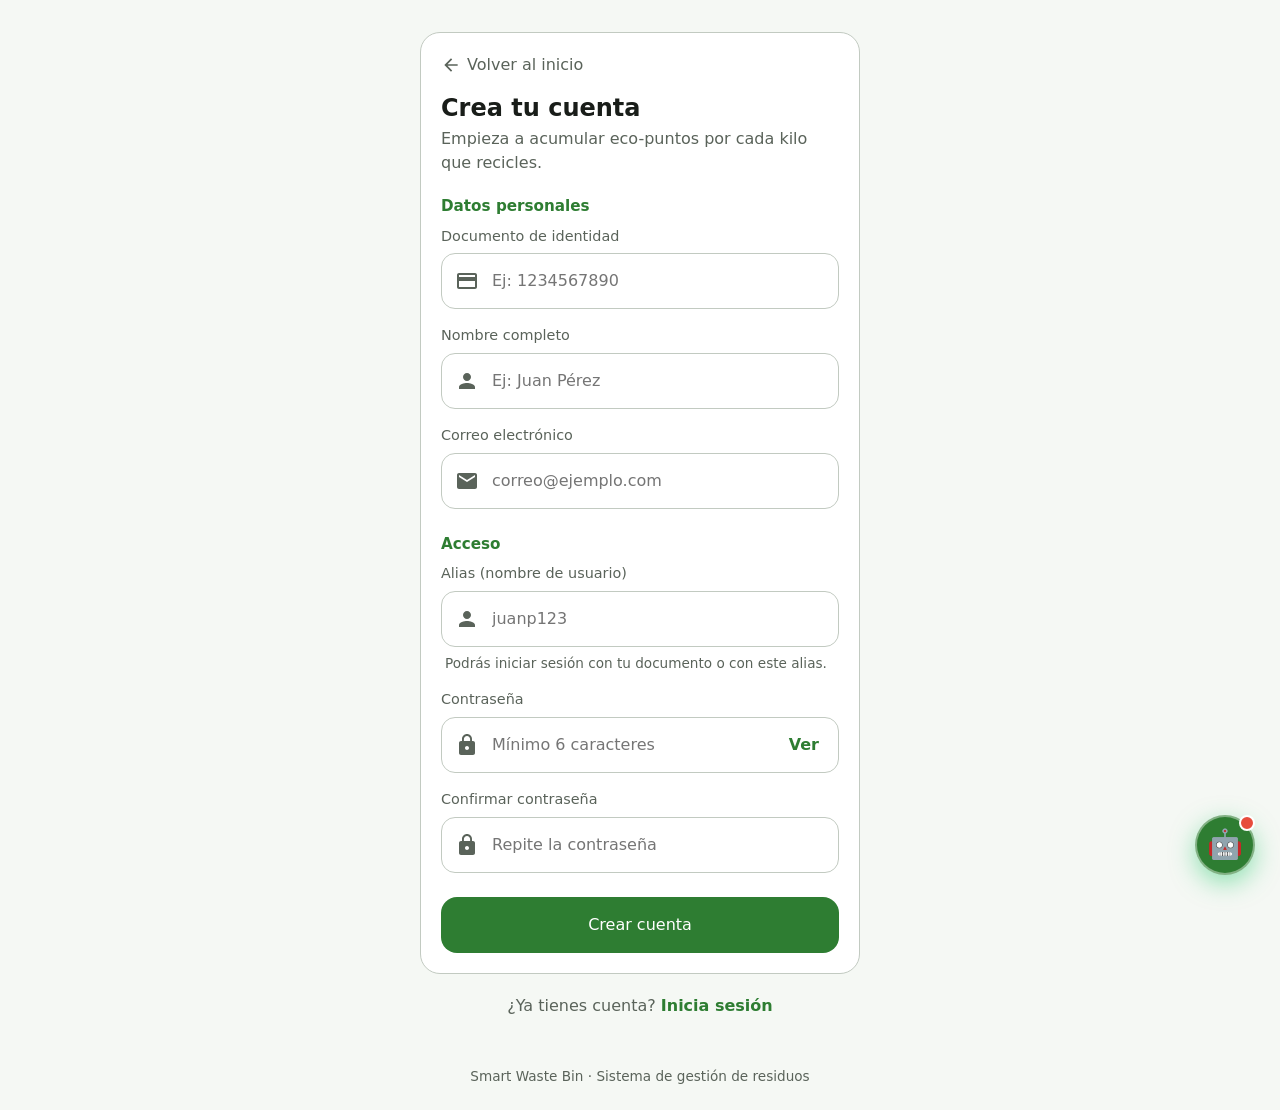
==== commit c926789b: "Web: iniciar sesión con documento o alias y contraseña, igual que la app" ====
--- a/paginas/insertar_usuario.html
+++ b/paginas/insertar_usuario.html
@@ -17,17 +17,17 @@
             <form method="POST" action="../acciones/insertar_usuario.php">
                 <div class="paso">Datos personales</div>
                 <div class="campo">
-                    <label for="id_usuario">ID de usuario (5 dígitos)</label>
+                    <label for="id_usuario">Documento de identidad</label>
                     <div class="entrada">
                         <svg class="icono"><use href="../assets/img/iconos.svg#badge"></use></svg>
-                        <input type="text" name="id_usuario" id="id_usuario" placeholder="Ej: 12345" inputmode="numeric" maxlength="5" pattern="[0-9]{5}" title="Debe tener exactamente 5 números" required>
+                        <input type="text" name="id_usuario" id="id_usuario" placeholder="Ej: 1234567890" inputmode="numeric" maxlength="10" pattern="[0-9]{1,10}" title="Solo números" required>
                     </div>
                 </div>
                 <div class="campo">
                     <label for="nombre_completo">Nombre completo</label>
                     <div class="entrada">
                         <svg class="icono"><use href="../assets/img/iconos.svg#person"></use></svg>
-                        <input type="text" name="nombre_completo" id="nombre_completo" placeholder="Ej: Juan Pérez" autocomplete="name" pattern="^[a-zA-ZáéíóúÁÉÍÓÚñÑ\s]+$" title="Solo se permiten letras y espacios" required>
+                        <input type="text" name="nombre_completo" id="nombre_completo" placeholder="Ej: Juan Pérez" autocomplete="name" maxlength="100" required>
                     </div>
                 </div>
                 <div class="campo">
@@ -40,12 +40,27 @@
 
                 <div class="paso">Acceso</div>
                 <div class="campo">
-                    <label for="usuario">Nombre de usuario</label>
+                    <label for="usuario">Alias (nombre de usuario)</label>
                     <div class="entrada">
                         <svg class="icono"><use href="../assets/img/iconos.svg#person"></use></svg>
-                        <input type="text" name="usuario" id="usuario" placeholder="juanp123" autocomplete="username" pattern="^[a-zA-Z0-9]+$" title="Solo se permiten letras y números (sin espacios)" required>
+                        <input type="text" name="usuario" id="usuario" placeholder="juanp123" autocomplete="username" autocapitalize="none" minlength="3" maxlength="30" pattern="(?=.*[A-Za-z_.])[A-Za-z0-9_.]{3,30}" title="Entre 3 y 30 caracteres: letras, números, punto o guion bajo (no solo números)" required>
                     </div>
-                    <p class="ayuda">Solo letras y números, sin espacios.</p>
+                    <p class="ayuda">Podrás iniciar sesión con tu documento o con este alias.</p>
+                </div>
+                <div class="campo">
+                    <label for="contrasena">Contraseña</label>
+                    <div class="entrada">
+                        <svg class="icono"><use href="../assets/img/iconos.svg#lock"></use></svg>
+                        <input type="password" name="contrasena" id="contrasena" placeholder="Mínimo 6 caracteres" autocomplete="new-password" minlength="6" maxlength="72" required>
+                        <button type="button" class="ver-clave" data-ver-clave aria-label="Mostrar contraseña">Ver</button>
+                    </div>
+                </div>
+                <div class="campo">
+                    <label for="confirmar">Confirmar contraseña</label>
+                    <div class="entrada">
+                        <svg class="icono"><use href="../assets/img/iconos.svg#lock"></use></svg>
+                        <input type="password" name="confirmar" id="confirmar" placeholder="Repite la contraseña" autocomplete="new-password" data-confirma="contrasena" required>
+                    </div>
                 </div>
                 <button type="submit" class="boton bloque" style="margin-top:8px">Crear cuenta</button>
             </form>
--- a/assets/css/app.css
+++ b/assets/css/app.css
@@ -206,6 +206,12 @@
 .campo label, .campo-etiqueta { display: block; font-size: .9rem; font-weight: 500; color: var(--texto-sec); margin-bottom: 6px; }
 .entrada { position: relative; display: flex; align-items: center; }
 .entrada > .icono { position: absolute; left: 14px; color: var(--texto-sec); pointer-events: none; }
+.entrada .ver-clave {
+    position: absolute; right: 8px; padding: 8px 12px; border: 0; border-radius: 8px;
+    background: transparent; color: var(--primario); font: inherit; font-weight: 700; cursor: pointer;
+}
+.entrada .ver-clave:hover { background: var(--fondo); }
+.entrada:has(.ver-clave) input { padding-right: 84px; }
 .entrada .sufijo { position: absolute; right: 16px; color: var(--texto-sec); pointer-events: none; }
 .campo input, .campo select {
     width: 100%; min-height: 56px; padding: 14px 16px;
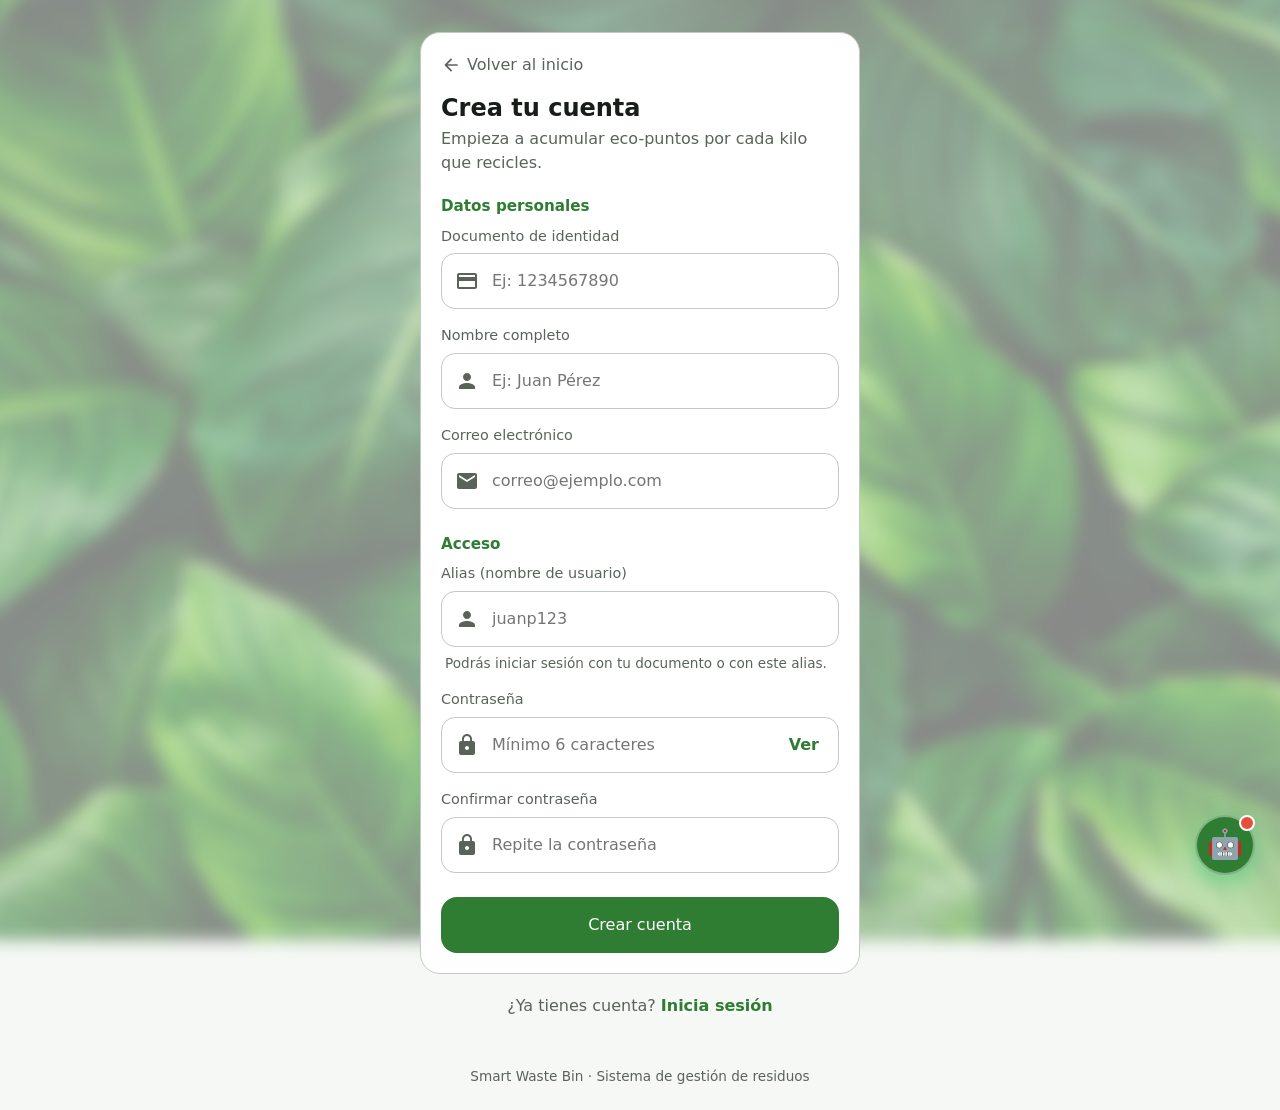
==== commit 37c1841c: "Web: logo de la hoja en la pestaña y datos de soporte del Grupo Smart Waste Bins" ====
--- a/paginas/insertar_usuario.html
+++ b/paginas/insertar_usuario.html
@@ -4,6 +4,7 @@
     <meta charset="UTF-8">
     <meta name="viewport" content="width=device-width, initial-scale=1.0">
     <title>Crear cuenta · Smart Waste Bin</title>
+    <link rel="icon" type="image/svg+xml" href="../assets/img/favicon.svg">
     <link rel="stylesheet" href="../assets/css/eco_widgets.css">
     <link rel="stylesheet" href="../assets/css/app.css">
 </head>
--- a/assets/css/app.css
+++ b/assets/css/app.css
@@ -73,6 +73,19 @@
     min-height: 100vh;
 }
 
+/* Fondo de hojas, borroso y aclarado con el color de fondo para que el contenido se lea bien */
+body::before {
+    content: "";
+    position: fixed;
+    inset: -40px;
+    z-index: -1;
+    background:
+        linear-gradient(color-mix(in srgb, var(--fondo) 55%, transparent), color-mix(in srgb, var(--fondo) 55%, transparent)),
+        url("../img/background.jpg") center / cover no-repeat;
+    filter: blur(8px);
+    pointer-events: none;
+}
+
 a { color: var(--primario); }
 
 h1, h2, h3 { margin: 0; line-height: 1.25; }
@@ -413,4 +426,5 @@
 @media print {
     .barra, .no-imprimir, .eco-chatbot-fab { display: none !important; }
     body { background: #fff; }
-}
+    body::before { display: none; }
+}
